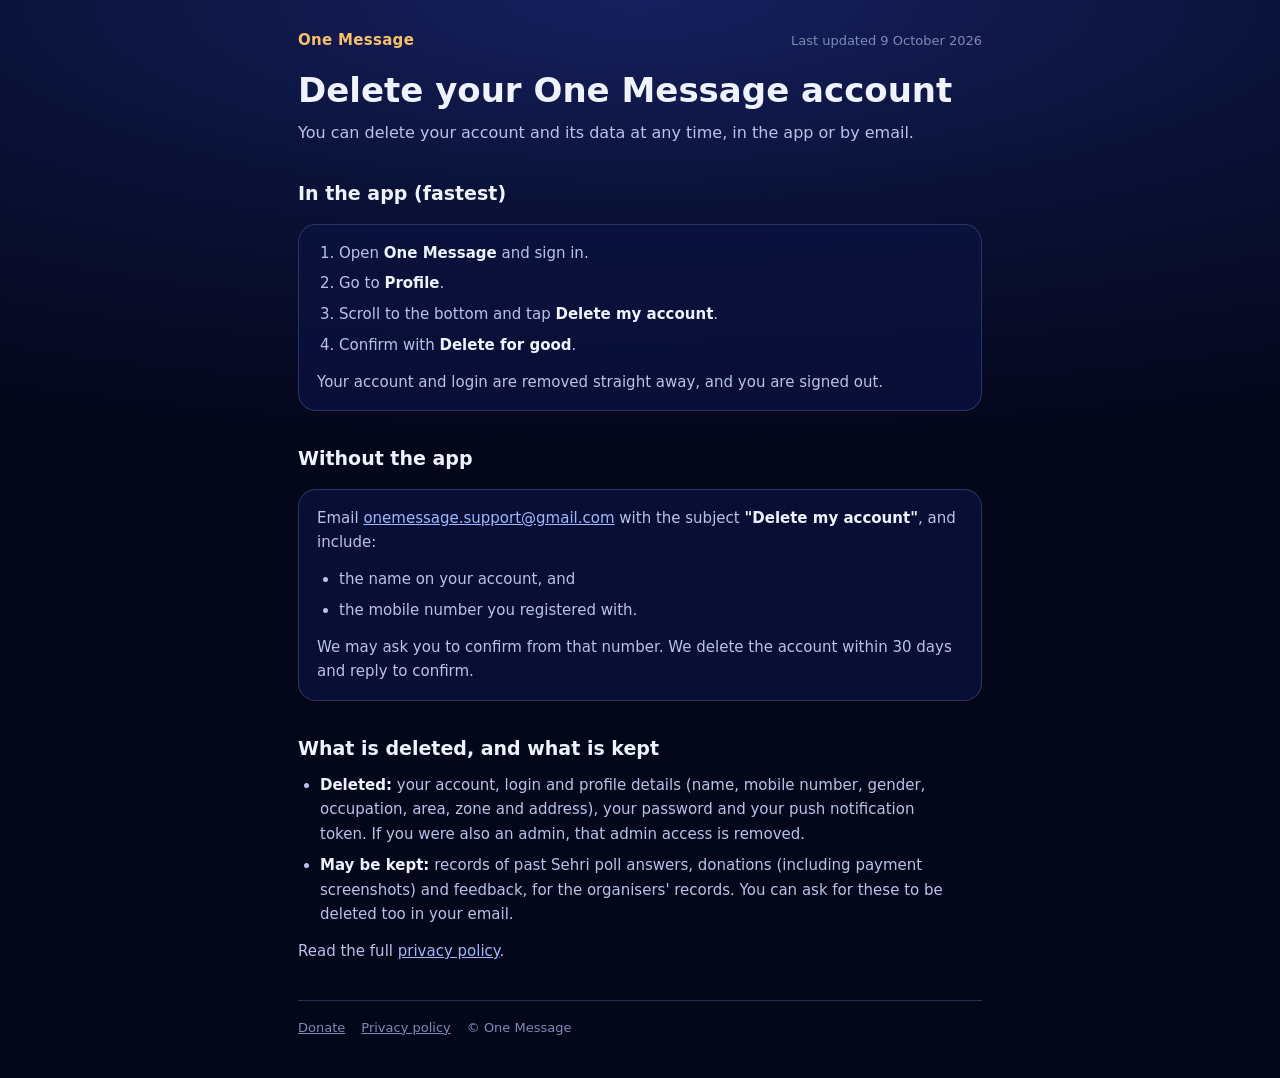
==== delete-account.html @ 064cfe9d "Add privacy policy and account deletion pages Both stores require a privacy policy, and Google Play " ====
<!doctype html>
<html lang="en">
<head>
<meta charset="utf-8">
<meta name="viewport" content="width=device-width, initial-scale=1, viewport-fit=cover">
<meta name="theme-color" content="#04061A">
<meta name="description" content="How to delete your One Message account and data, in the app or by email.">
<meta http-equiv="Content-Security-Policy" content="default-src 'none'; style-src 'self'; img-src 'self' data:; base-uri 'none'; form-action 'none'">
<title>Delete Your Account · One Message</title>
<link rel="stylesheet" href="site.css">
</head>
<body>
<main>
  <div class="top">
    <a class="brand" href="./">One Message</a>
    <span class="updated">Last updated 9 October 2026</span>
  </div>

  <h1>Delete your One Message account</h1>
  <p class="lead">You can delete your account and its data at any time, in the app or by email.</p>

  <h2>In the app (fastest)</h2>
  <div class="card">
    <ol>
      <li>Open <b>One Message</b> and sign in.</li>
      <li>Go to <b>Profile</b>.</li>
      <li>Scroll to the bottom and tap <b>Delete my account</b>.</li>
      <li>Confirm with <b>Delete for good</b>.</li>
    </ol>
    <p>Your account and login are removed straight away, and you are signed out.</p>
  </div>

  <h2>Without the app</h2>
  <div class="card">
    <p>Email <a href="mailto:onemessage.support@gmail.com?subject=Delete%20my%20One%20Message%20account">onemessage.support@gmail.com</a> with the subject <b>"Delete my account"</b>, and include:</p>
    <ul>
      <li>the name on your account, and</li>
      <li>the mobile number you registered with.</li>
    </ul>
    <p>We may ask you to confirm from that number. We delete the account within 30 days and reply to confirm.</p>
  </div>

  <h2>What is deleted, and what is kept</h2>
  <ul>
    <li><b>Deleted:</b> your account, login and profile details (name, mobile number, gender, occupation, area, zone and address), your password and your push notification token. If you were also an admin, that admin access is removed.</li>
    <li><b>May be kept:</b> records of past Sehri poll answers, donations (including payment screenshots) and feedback, for the organisers' records. You can ask for these to be deleted too in your email.</li>
  </ul>
  <p>Read the full <a href="privacy.html">privacy policy</a>.</p>

  <footer>
    <a href="./">Donate</a>
    <a href="privacy.html">Privacy policy</a>
    <span>© One Message</span>
  </footer>
</main>
</body>
</html>
---- site.css ----
/* Shared by the policy pages. index.html keeps its own inline styles. */
:root {
  color-scheme: dark;
  --bg: #04061A; --line: rgba(157,184,255,.22); --ink: #EEF3FF; --ink2: #B7C4E8; --muted: #7E8BB4;
  --moon: #9DB8FF; --gold: #F8C06A;
  --sans: system-ui, -apple-system, "Segoe UI", Roboto, sans-serif;
}
* { box-sizing: border-box; }
body {
  margin: 0; color: var(--ink); font: 15px/1.65 var(--sans);
  background: radial-gradient(120% 50% at 50% 0%, #16205F 0%, #0B1238 45%, #04061A 100%) fixed, var(--bg);
}
main {
  max-width: 720px; margin: 0 auto;
  padding: max(28px, env(safe-area-inset-top)) 18px max(40px, env(safe-area-inset-bottom));
}
.top { display: flex; justify-content: space-between; align-items: center; gap: 12px; flex-wrap: wrap; margin-bottom: 18px; }
.brand { color: var(--gold); font-weight: 700; text-decoration: none; letter-spacing: .02em; }
.updated { color: var(--muted); font-size: 13px; }
h1 { font-size: clamp(26px, 6vw, 34px); line-height: 1.15; margin: 0 0 10px; text-wrap: balance; }
h2 { font-size: 19px; margin: 32px 0 8px; color: var(--ink); }
h3 { font-size: 15.5px; margin: 18px 0 4px; color: var(--moon); }
p, li { color: var(--ink2); }
p { margin: 0 0 12px; max-width: 68ch; }
ul, ol { margin: 0 0 12px; padding-left: 22px; max-width: 68ch; }
li { margin-bottom: 6px; }
b, strong { color: var(--ink); }
a { color: var(--moon); }
.lead { font-size: 16px; color: var(--ink2); }
.card { background: rgba(12,18,64,.72); border: 1px solid var(--line); border-radius: 18px; padding: 16px 18px; margin: 14px 0; }
.card p:last-child, .card ul:last-child, .card ol:last-child { margin-bottom: 0; }
.table-wrap { overflow-x: auto; margin: 10px 0 14px; }
table { border-collapse: collapse; width: 100%; min-width: 520px; font-size: 14px; }
th, td { text-align: left; vertical-align: top; padding: 9px 10px; border-bottom: 1px solid var(--line); color: var(--ink2); }
th { color: var(--ink); font-weight: 700; }
footer { margin-top: 36px; padding-top: 16px; border-top: 1px solid var(--line); color: var(--muted); font-size: 13px; display: flex; gap: 16px; flex-wrap: wrap; }
footer a { color: var(--muted); }
:focus-visible { outline: 2px solid var(--gold); outline-offset: 2px; }
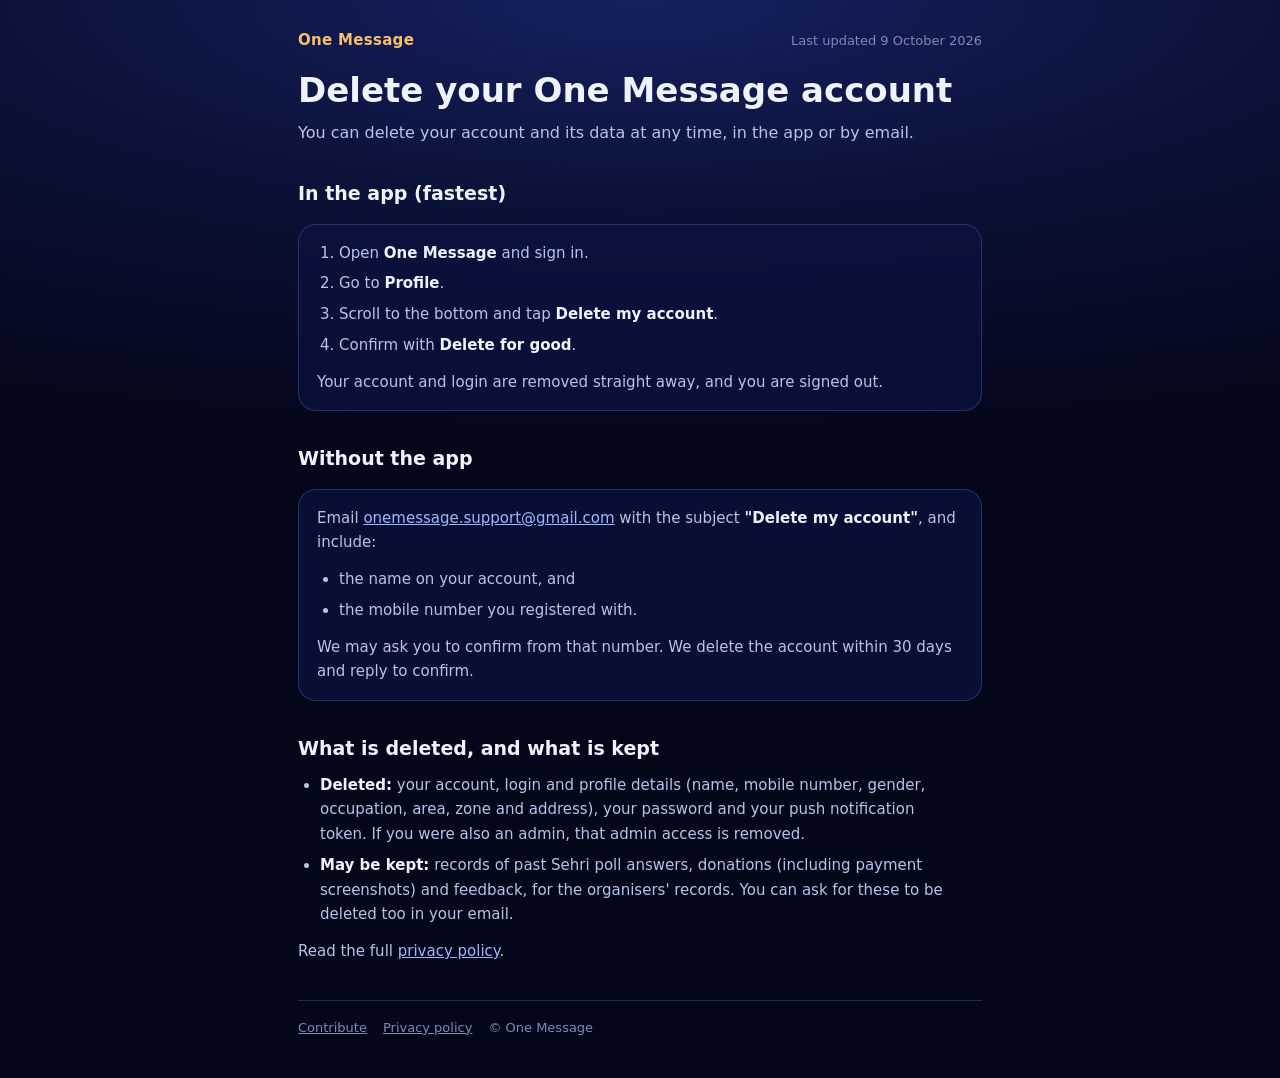
==== commit e6ecc977: "Say contribute instead of donate, drop the UPI app button Co-Authored-By: Claude Opus 5.5 <noreply@a" ====
--- a/delete-account.html
+++ b/delete-account.html
@@ -7,12 +7,12 @@
 <meta name="description" content="How to delete your One Message account and data, in the app or by email.">
 <meta http-equiv="Content-Security-Policy" content="default-src 'none'; style-src 'self'; img-src 'self' data:; base-uri 'none'; form-action 'none'">
 <title>Delete Your Account · One Message</title>
-<link rel="stylesheet" href="site.css">
+<link rel="stylesheet" href="/site.css">
 </head>
 <body>
 <main>
   <div class="top">
-    <a class="brand" href="./">One Message</a>
+    <a class="brand" href="/">One Message</a>
     <span class="updated">Last updated 9 October 2026</span>
   </div>
 
@@ -45,11 +45,11 @@
     <li><b>Deleted:</b> your account, login and profile details (name, mobile number, gender, occupation, area, zone and address), your password and your push notification token. If you were also an admin, that admin access is removed.</li>
     <li><b>May be kept:</b> records of past Sehri poll answers, donations (including payment screenshots) and feedback, for the organisers' records. You can ask for these to be deleted too in your email.</li>
   </ul>
-  <p>Read the full <a href="privacy.html">privacy policy</a>.</p>
+  <p>Read the full <a href="/privacy">privacy policy</a>.</p>
 
   <footer>
-    <a href="./">Donate</a>
-    <a href="privacy.html">Privacy policy</a>
+    <a href="/">Contribute</a>
+    <a href="/privacy">Privacy policy</a>
     <span>© One Message</span>
   </footer>
 </main>
